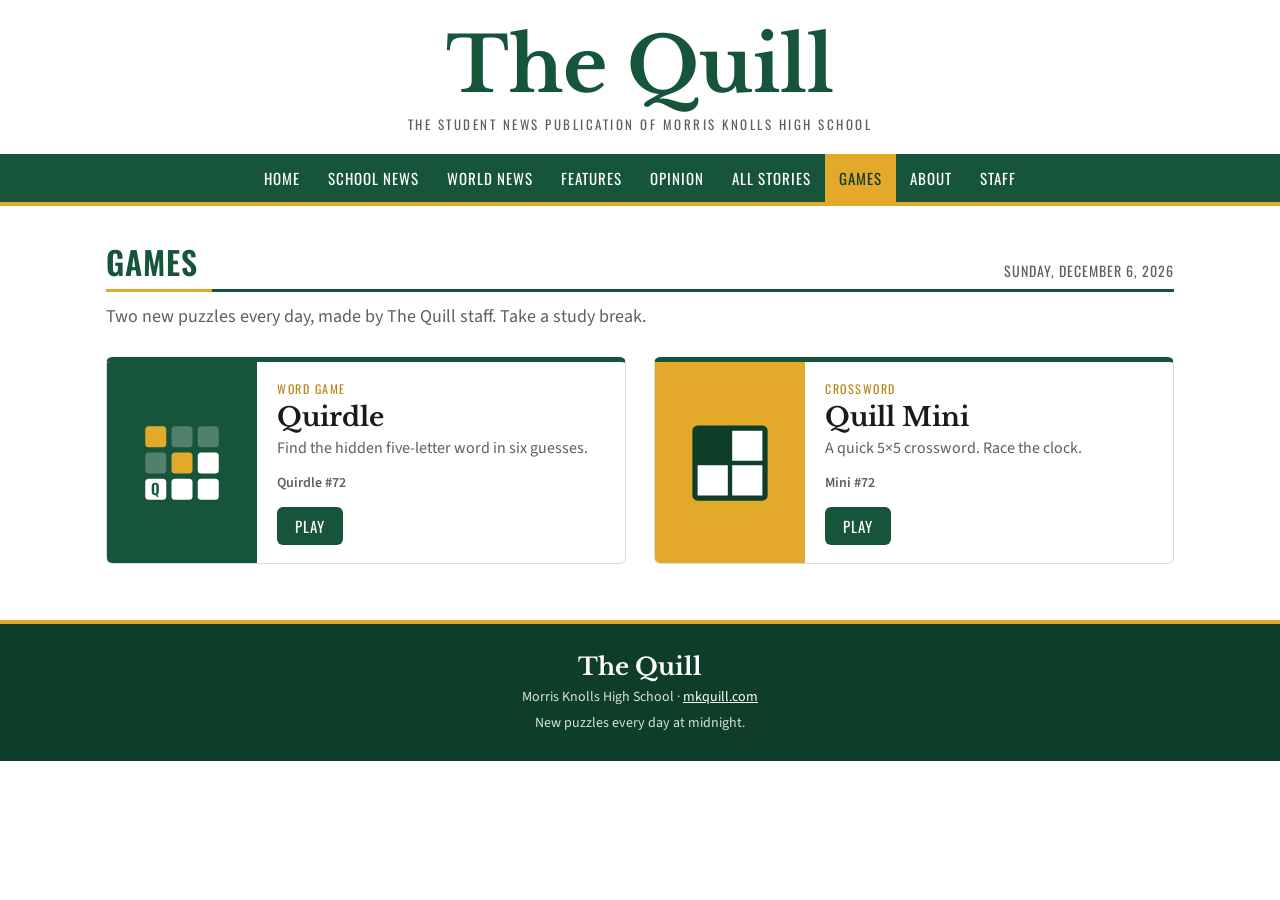
==== index.html @ 260ee80f "Add The Quill Games: Quirdle and Quill Mini Games home, Quirdle, Quill Mini crossword, puzzle editor" ====
<!doctype html>
<html lang="en">
<head>
  <meta charset="utf-8">
  <meta name="viewport" content="width=device-width, initial-scale=1">
  <meta name="color-scheme" content="light only">
  <title>Games – The Quill</title>
  <meta name="description" content="Daily word games and puzzles from The Quill: Quirdle and the Quill Mini crossword.">
  <link rel="preconnect" href="https://fonts.googleapis.com">
  <link rel="preconnect" href="https://fonts.gstatic.com" crossorigin>
  <link href="https://fonts.googleapis.com/css2?family=Libre+Baskerville:wght@400;700&family=Oswald:wght@400;500;600&family=Source+Sans+3:wght@400;600;700&display=swap" rel="stylesheet">
  <link rel="stylesheet" href="css/games.css">
</head>
<body>
  <header class="site-masthead">
    <a class="logo" href="https://mkquill.com/">The Quill</a>
    <div class="tagline">The Student News Publication of Morris Knolls High School</div>
  </header>

  <nav class="site-nav" aria-label="Sections">
    <ul>
      <li><a href="https://mkquill.com/">Home</a></li>
      <li><a href="https://mkquill.com/category/school-news/">School News</a></li>
      <li><a href="https://mkquill.com/category/world-news/">World News</a></li>
      <li><a href="https://mkquill.com/category/features/">Features</a></li>
      <li><a href="https://mkquill.com/category/opinion/">Opinion</a></li>
      <li><a href="https://mkquill.com/category/all-stories/">All Stories</a></li>
      <li><a href="index.html" aria-current="page">Games</a></li>
      <li><a href="https://mkquill.com/about/">About</a></li>
      <li><a href="https://mkquill.com/staff/">Staff</a></li>
    </ul>
  </nav>

  <main class="hub">
    <div class="section-head">
      <h1>Games</h1>
      <span class="date" id="today"></span>
    </div>
    <p class="hub-intro">Two new puzzles every day, made by The Quill staff. Take a study break.</p>

    <section class="game-grid">
      <a class="game-card quirdle" href="quirdle.html">
        <div class="art" aria-hidden="true">
          <svg viewBox="0 0 96 96">
            <rect x="6" y="6" width="24" height="24" rx="4" fill="#e3a92b"/>
            <rect x="36" y="6" width="24" height="24" rx="4" fill="#ffffff" fill-opacity="0.25"/>
            <rect x="66" y="6" width="24" height="24" rx="4" fill="#ffffff" fill-opacity="0.25"/>
            <rect x="6" y="36" width="24" height="24" rx="4" fill="#ffffff" fill-opacity="0.25"/>
            <rect x="36" y="36" width="24" height="24" rx="4" fill="#e3a92b"/>
            <rect x="66" y="36" width="24" height="24" rx="4" fill="#ffffff"/>
            <rect x="6" y="66" width="24" height="24" rx="4" fill="#ffffff"/>
            <rect x="36" y="66" width="24" height="24" rx="4" fill="#ffffff"/>
            <rect x="66" y="66" width="24" height="24" rx="4" fill="#ffffff"/>
            <text x="18" y="85" font-family="Oswald, Arial" font-weight="600" font-size="17" fill="#16553a" text-anchor="middle">Q</text>
          </svg>
        </div>
        <div class="body">
          <span class="kicker">Word game</span>
          <h2>Quirdle</h2>
          <p class="desc">Find the hidden five-letter word in six guesses.</p>
          <div class="status" id="quirdle-status"></div>
          <span class="play">Play</span>
        </div>
      </a>

      <a class="game-card mini" href="mini.html">
        <div class="art" aria-hidden="true">
          <svg viewBox="0 0 96 96">
            <!-- 2x2 crossword: one black square, three open squares -->
            <rect x="8" y="8" width="80" height="80" rx="3" fill="#ffffff" stroke="#0e3d29" stroke-width="6"/>
            <rect x="8" y="8" width="40" height="40" fill="#0e3d29"/>
            <line x1="48" y1="8" x2="48" y2="88" stroke="#0e3d29" stroke-width="5"/>
            <line x1="8" y1="48" x2="88" y2="48" stroke="#0e3d29" stroke-width="5"/>
          </svg>
        </div>
        <div class="body">
          <span class="kicker">Crossword</span>
          <h2>Quill Mini</h2>
          <p class="desc">A quick 5&times;5 crossword. Race the clock.</p>
          <div class="status" id="mini-status"></div>
          <span class="play">Play</span>
        </div>
      </a>
    </section>
  </main>

  <footer class="site-footer">
    <div class="logo">The Quill</div>
    <div>Morris Knolls High School &middot; <a href="https://mkquill.com/">mkquill.com</a></div>
    <div style="margin-top:6px">New puzzles every day at midnight.</div>
  </footer>

  <script src="js/common.js"></script>
  <script>
    (function () {
      var day = Quill.puzzleNumber();
      document.getElementById("today").textContent = Quill.prettyDate();

      var q = Quill.load("quirdle-state", null);
      var qs = document.getElementById("quirdle-status");
      if (q && q.day === day) {
        if (q.status === "won") { qs.textContent = "✓ Solved in " + q.guesses.length + "/6"; qs.classList.add("done"); }
        else if (q.status === "lost") qs.textContent = "Better luck tomorrow";
        else if (q.guesses.length) qs.textContent = "In progress · " + q.guesses.length + "/6 guesses";
      }
      if (!qs.textContent) qs.textContent = "Quirdle #" + (day + 1);

      var m = Quill.load("mini-state", null);
      var ms = document.getElementById("mini-status");
      if (m && m.day === day && m.done) { ms.textContent = "✓ Solved in " + Quill.formatTime(m.seconds); ms.classList.add("done"); }
      else if (m && m.day === day && m.started) ms.textContent = "In progress · " + Quill.formatTime(m.seconds);
      else ms.textContent = "Mini #" + (day + 1);
    })();
  </script>
</body>
</html>
---- css/games.css ----
/* The Quill Games — shared styles */
/* Colors follow Morris Knolls green and gold. Change these to match
   mkquill.com exactly if you have the site's hex codes. */
:root {
  /* Always light, like mkquill.com: no dark mode. */
  color-scheme: light;
  --bg: #ffffff;
  --surface: #f4f6f3;
  --text: #1b1b1b;
  --muted: #5c615d;
  --line: #d9ddd8;
  --brand: #16553a;          /* Quill green */
  --brand-dark: #0e3d29;
  --brand-text: #ffffff;
  --heading: #16553a;         /* headings on page background */
  --gold: #e3a92b;           /* Golden Eagles gold */
  --gold-dark: #b9851a;
  --key: #dfe3de;
  --key-text: #1b1b1b;
  --correct: #16553a;
  --present: #e3a92b;
  --absent: #7d837e;
  --tile-border: #cfd4ce;
  --tile-filled: #7d837e;
  --cell-active: #f3c34a;
  --cell-word: #d3e8da;
  --cell-bg: #ffffff;
  --block: #1b1b1b;
  --grid-border: #1b1b1b;
  --shadow: 0 6px 24px rgba(14, 61, 41, 0.18);
  --radius: 6px;
  --serif: "Libre Baskerville", Georgia, "Times New Roman", serif;
  --display: "Oswald", "Arial Narrow", Arial, sans-serif;
  --sans: "Source Sans 3", "Segoe UI", Arial, sans-serif;
}

* { box-sizing: border-box; }

html, body {
  margin: 0;
  background: var(--bg);
  color: var(--text);
  font-family: var(--sans);
  -webkit-font-smoothing: antialiased;
}

a { color: inherit; }

button {
  font-family: inherit;
  cursor: pointer;
}

/* ---------- Game page header (green bar) ---------- */
.games-header {
  position: relative;
  display: flex;
  align-items: center;
  justify-content: space-between;
  gap: 12px;
  height: 56px;
  padding: 0 16px;
  background: var(--brand);
  color: var(--brand-text);
  border-bottom: 4px solid var(--gold);
}
.games-header .brand {
  display: flex;
  align-items: center;
  gap: 10px;
  text-decoration: none;
  white-space: nowrap;
}
.games-header .brand .masthead {
  font-family: var(--serif);
  font-weight: 700;
  font-size: 20px;
}
.games-header .brand .section {
  font-family: var(--display);
  font-weight: 500;
  font-size: 13px;
  text-transform: uppercase;
  letter-spacing: 2px;
  color: var(--brand);
  background: var(--gold);
  padding: 2px 8px;
  border-radius: 3px;
}
.games-header .title {
  font-family: var(--display);
  font-weight: 600;
  font-size: 22px;
  text-transform: uppercase;
  letter-spacing: 1.5px;
  position: absolute;
  left: 50%;
  transform: translateX(-50%);
}
.header-actions {
  display: flex;
  gap: 4px;
}
.icon-btn {
  background: none;
  border: 0;
  color: inherit;
  padding: 8px;
  border-radius: 4px;
  display: inline-flex;
}
.icon-btn:hover { background: rgba(255, 255, 255, 0.14); }
.modal .icon-btn:hover { background: var(--surface); }
.icon-btn svg { width: 24px; height: 24px; }

@media (max-width: 520px) {
  .games-header .brand .section { display: none; }
  .games-header .title { font-size: 18px; }
}

/* ---------- Site masthead + nav (games home) ---------- */
.site-masthead {
  text-align: center;
  padding: 28px 16px 20px;
  background: var(--bg);
}
.site-masthead .logo {
  font-family: var(--serif);
  font-weight: 700;
  font-size: clamp(44px, 9vw, 76px);
  color: var(--heading);
  text-decoration: none;
  line-height: 1;
}
.site-masthead .tagline {
  font-family: var(--display);
  text-transform: uppercase;
  letter-spacing: 2.5px;
  font-size: 13px;
  color: var(--muted);
  margin-top: 10px;
}
.site-nav {
  background: var(--brand);
  border-bottom: 4px solid var(--gold);
}
.site-nav ul {
  list-style: none;
  margin: 0 auto;
  padding: 0 8px;
  max-width: 1100px;
  display: flex;
  justify-content: center;
  overflow-x: auto;
  scrollbar-width: none;
}
.site-nav ul::-webkit-scrollbar { display: none; }
.site-nav a {
  display: block;
  padding: 13px 14px;
  font-family: var(--display);
  font-size: 15px;
  text-transform: uppercase;
  letter-spacing: 1px;
  color: var(--brand-text);
  text-decoration: none;
  white-space: nowrap;
}
.site-nav a:hover { background: var(--brand-dark); }
.site-nav a[aria-current="page"] { background: var(--gold); color: var(--brand-dark); }
@media (max-width: 900px) {
  .site-nav ul { justify-content: flex-start; }
}

/* ---------- Games home ---------- */
.hub {
  max-width: 1100px;
  margin: 0 auto;
  padding: 32px 16px 56px;
}
.section-head {
  display: flex;
  align-items: flex-end;
  justify-content: space-between;
  gap: 12px;
  flex-wrap: wrap;
  border-bottom: 3px solid var(--brand);
  margin-bottom: 8px;
}
.section-head h1 {
  font-family: var(--display);
  font-weight: 600;
  font-size: 32px;
  text-transform: uppercase;
  letter-spacing: 1px;
  margin: 0;
  padding: 0 14px 4px 0;
  color: var(--heading);
  position: relative;
}
.section-head h1::after {
  content: "";
  position: absolute;
  left: 0;
  right: 0;
  bottom: -3px;
  height: 3px;
  background: var(--gold);
}
.section-head .date {
  font-family: var(--display);
  text-transform: uppercase;
  letter-spacing: 1px;
  font-size: 14px;
  color: var(--muted);
  padding-bottom: 8px;
}
.hub-intro {
  color: var(--muted);
  font-size: 18px;
  margin: 12px 0 28px;
}
.game-grid {
  display: grid;
  grid-template-columns: repeat(auto-fit, minmax(280px, 1fr));
  gap: 28px;
}
.game-card {
  display: grid;
  grid-template-columns: 150px 1fr;
  border: 1px solid var(--line);
  border-top: 5px solid var(--brand);
  border-radius: var(--radius);
  overflow: hidden;
  text-decoration: none;
  background: var(--bg);
  transition: box-shadow 0.15s ease;
}
.game-card:hover { box-shadow: var(--shadow); }
.game-card:hover h2 { text-decoration: underline; text-decoration-color: var(--gold); }
.game-card .art {
  display: flex;
  align-items: center;
  justify-content: center;
  background: var(--brand);
}
.game-card.mini .art { background: var(--gold); }
.game-card .art svg { width: 84px; height: 84px; }
.game-card .body {
  padding: 18px 20px;
  display: flex;
  flex-direction: column;
  gap: 4px;
}
.game-card .kicker {
  font-family: var(--display);
  font-size: 12px;
  text-transform: uppercase;
  letter-spacing: 1.5px;
  color: var(--gold-dark);
}
.game-card h2 {
  font-family: var(--serif);
  font-size: 26px;
  margin: 0;
}
.game-card .desc {
  color: var(--muted);
  font-size: 16px;
  margin: 0 0 10px;
}
.game-card .status {
  font-size: 14px;
  font-weight: 600;
  color: var(--muted);
  min-height: 1.2em;
}
.game-card .status.done { color: var(--correct); }
.game-card .play {
  margin-top: 10px;
  align-self: flex-start;
  background: var(--brand);
  color: var(--brand-text);
  border-radius: var(--radius);
  padding: 8px 18px;
  font-family: var(--display);
  text-transform: uppercase;
  letter-spacing: 1px;
  font-size: 15px;
}
@media (max-width: 480px) {
  .game-card { grid-template-columns: 1fr; }
  .game-card .art { height: 130px; }
}
.site-footer {
  background: var(--brand-dark);
  color: #d7e3db;
  text-align: center;
  padding: 28px 16px;
  font-size: 14px;
  border-top: 4px solid var(--gold);
}
.site-footer .logo {
  font-family: var(--serif);
  font-weight: 700;
  font-size: 24px;
  color: #fff;
  margin-bottom: 6px;
}
.site-footer a { color: #fff; }

/* ---------- Modals & toasts ---------- */
.modal-backdrop {
  position: fixed;
  inset: 0;
  background: rgba(0, 0, 0, 0.5);
  display: none;
  align-items: center;
  justify-content: center;
  z-index: 100;
  padding: 16px;
}
.modal-backdrop.open { display: flex; }
.modal {
  position: relative;
  background: var(--bg);
  color: var(--text);
  border-radius: var(--radius);
  border-top: 5px solid var(--brand);
  box-shadow: var(--shadow);
  width: 100%;
  max-width: 480px;
  max-height: calc(100vh - 32px);
  overflow-y: auto;
  padding: 32px 24px 24px;
  animation: pop 0.2s ease;
}
.modal h2 {
  font-family: var(--serif);
  color: var(--heading);
  font-size: 28px;
  margin: 0 0 8px;
}
.modal h3 {
  font-size: 14px;
  text-transform: uppercase;
  letter-spacing: 1px;
  margin: 20px 0 8px;
}
.modal p, .modal li { line-height: 1.45; }
.modal .close {
  position: absolute;
  top: 12px;
  right: 12px;
}
@keyframes pop {
  from { transform: scale(0.94); opacity: 0; }
  to { transform: scale(1); opacity: 1; }
}

.toast-host {
  position: fixed;
  top: 72px;
  left: 50%;
  transform: translateX(-50%);
  z-index: 200;
  display: flex;
  flex-direction: column;
  gap: 8px;
  align-items: center;
  pointer-events: none;
}
.toast {
  background: var(--brand-dark);
  color: #fff;
  border-left: 4px solid var(--gold);
  padding: 12px 16px;
  border-radius: 4px;
  font-weight: 700;
  font-size: 14px;
  transition: opacity 0.3s ease;
}

.btn {
  border: 0;
  border-radius: var(--radius);
  padding: 11px 24px;
  font-family: var(--display);
  font-size: 16px;
  font-weight: 500;
  text-transform: uppercase;
  letter-spacing: 1px;
  background: var(--brand);
  color: #fff;
  display: inline-flex;
  align-items: center;
  gap: 8px;
}
.btn.secondary {
  background: transparent;
  color: var(--text);
  border: 1px solid var(--text);
}

/* ---------- Stats ---------- */
.stats-row {
  display: flex;
  justify-content: center;
  gap: 8px;
  text-align: center;
}
.stats-row .stat { flex: 1; max-width: 80px; }
.stats-row .num { font-size: 32px; font-weight: 600; }
.stats-row .lbl { font-size: 12px; }
.dist-row {
  display: flex;
  align-items: center;
  gap: 6px;
  margin: 4px 0;
  font-size: 14px;
}
.dist-row .bar {
  background: var(--absent);
  color: #fff;
  font-weight: 700;
  text-align: right;
  padding: 2px 8px;
  min-width: 24px;
}
.dist-row .bar.hl { background: var(--brand); }
.modal-actions {
  display: flex;
  justify-content: center;
  gap: 12px;
  margin-top: 24px;
  flex-wrap: wrap;
}

/* ---------- On-screen keyboard (shared) ---------- */
.keyboard {
  width: 100%;
  max-width: 500px;
  margin: 0 auto;
  padding: 0 8px 8px;
  user-select: none;
}
.kb-row {
  display: flex;
  gap: 6px;
  margin-bottom: 8px;
  touch-action: manipulation;
}
.kb-row .spacer { flex: 0.5; }
.key {
  flex: 1;
  height: 58px;
  border: 0;
  border-radius: 6px;
  background: var(--key);
  color: var(--key-text);
  font-weight: 700;
  font-size: 14px;
  text-transform: uppercase;
  display: flex;
  align-items: center;
  justify-content: center;
  padding: 0;
  -webkit-tap-highlight-color: transparent;
}
.key.wide { flex: 1.5; font-size: 12px; }
.key svg { width: 22px; height: 22px; }
.key.correct { background: var(--correct); color: #fff; }
.key.present { background: var(--present); color: #1b1b1b; }
.key.absent { background: var(--absent); color: #fff; }
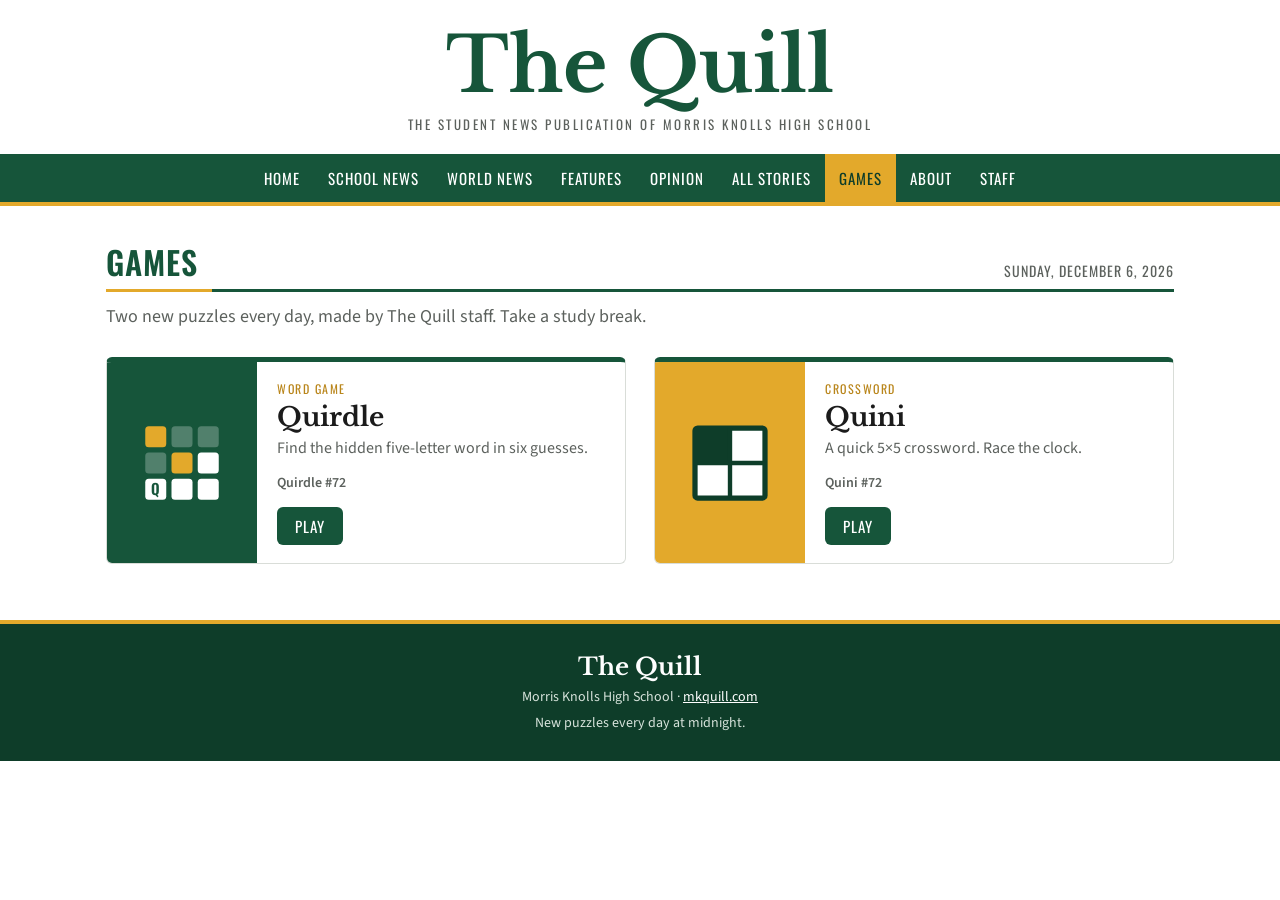
==== commit 57edcdb4: "Rename the Quill Mini to the Quini Co-Authored-By: Claude Opus 5.5 <noreply@anthropic.com> Claude-Se" ====
--- a/index.html
+++ b/index.html
@@ -5,7 +5,7 @@
   <meta name="viewport" content="width=device-width, initial-scale=1">
   <meta name="color-scheme" content="light only">
   <title>Games – The Quill</title>
-  <meta name="description" content="Daily word games and puzzles from The Quill: Quirdle and the Quill Mini crossword.">
+  <meta name="description" content="Daily word games and puzzles from The Quill: Quirdle and the Quini crossword.">
   <link rel="preconnect" href="https://fonts.googleapis.com">
   <link rel="preconnect" href="https://fonts.gstatic.com" crossorigin>
   <link href="https://fonts.googleapis.com/css2?family=Libre+Baskerville:wght@400;700&family=Oswald:wght@400;500;600&family=Source+Sans+3:wght@400;600;700&display=swap" rel="stylesheet">
@@ -75,7 +75,7 @@
         </div>
         <div class="body">
           <span class="kicker">Crossword</span>
-          <h2>Quill Mini</h2>
+          <h2>Quini</h2>
           <p class="desc">A quick 5&times;5 crossword. Race the clock.</p>
           <div class="status" id="mini-status"></div>
           <span class="play">Play</span>
@@ -109,7 +109,7 @@
       var ms = document.getElementById("mini-status");
       if (m && m.day === day && m.done) { ms.textContent = "✓ Solved in " + Quill.formatTime(m.seconds); ms.classList.add("done"); }
       else if (m && m.day === day && m.started) ms.textContent = "In progress · " + Quill.formatTime(m.seconds);
-      else ms.textContent = "Mini #" + (day + 1);
+      else ms.textContent = "Quini #" + (day + 1);
     })();
   </script>
 </body>
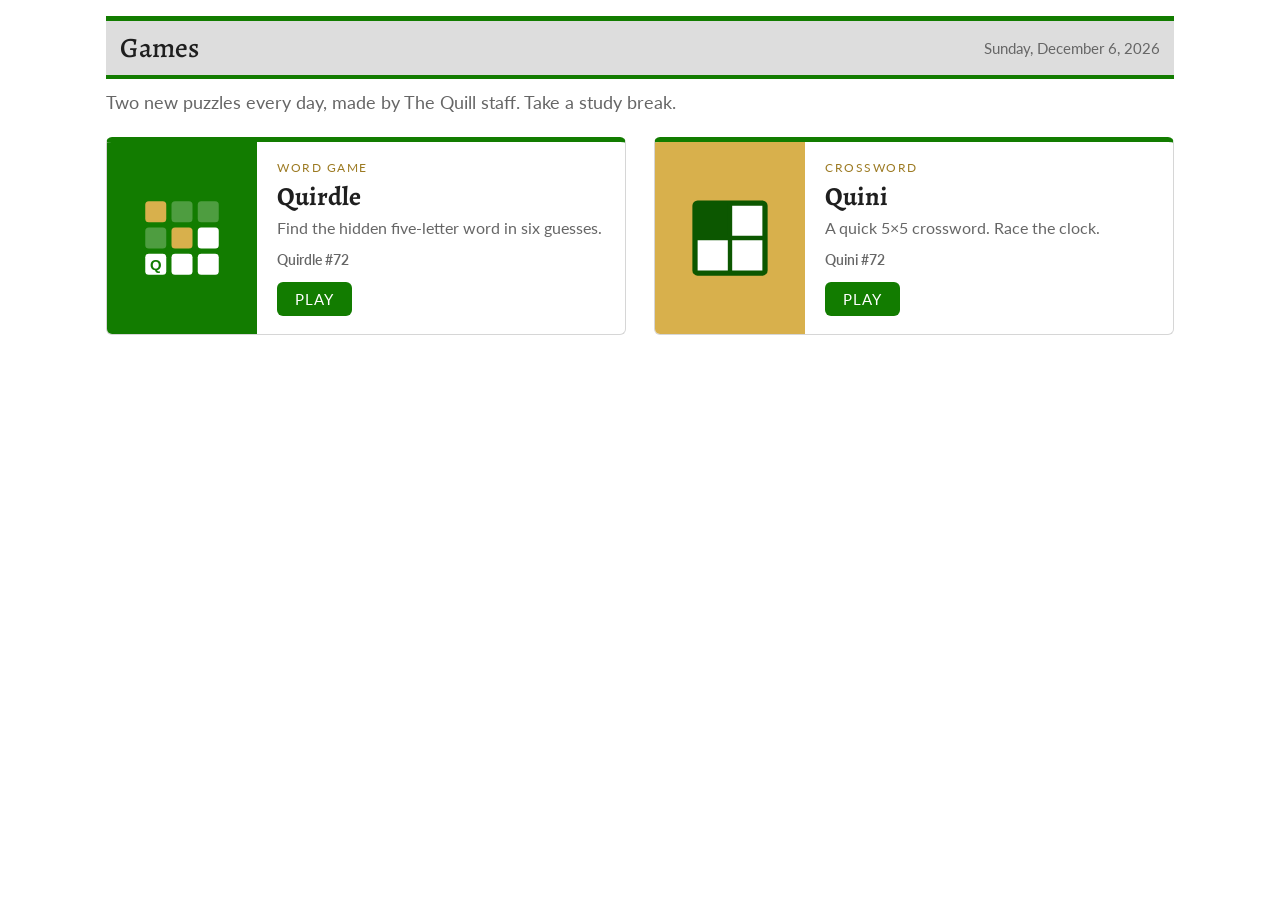
==== commit 5f8d4da9: "Drop the games' own header; match mkquill.com styling The games no longer draw a masthead, nav bar o" ====
--- a/index.html
+++ b/index.html
@@ -8,31 +8,12 @@
   <meta name="description" content="Daily word games and puzzles from The Quill: Quirdle and the Quini crossword.">
   <link rel="preconnect" href="https://fonts.googleapis.com">
   <link rel="preconnect" href="https://fonts.gstatic.com" crossorigin>
-  <link href="https://fonts.googleapis.com/css2?family=Libre+Baskerville:wght@400;700&family=Oswald:wght@400;500;600&family=Source+Sans+3:wght@400;600;700&display=swap" rel="stylesheet">
+  <link href="https://fonts.googleapis.com/css2?family=Alegreya:wght@400;500;700&family=Lato:wght@400;700;900&display=swap" rel="stylesheet">
   <link rel="stylesheet" href="css/games.css">
 </head>
 <body>
-  <header class="site-masthead">
-    <a class="logo" href="https://mkquill.com/">The Quill</a>
-    <div class="tagline">The Student News Publication of Morris Knolls High School</div>
-  </header>
-
-  <nav class="site-nav" aria-label="Sections">
-    <ul>
-      <li><a href="https://mkquill.com/">Home</a></li>
-      <li><a href="https://mkquill.com/category/school-news/">School News</a></li>
-      <li><a href="https://mkquill.com/category/world-news/">World News</a></li>
-      <li><a href="https://mkquill.com/category/features/">Features</a></li>
-      <li><a href="https://mkquill.com/category/opinion/">Opinion</a></li>
-      <li><a href="https://mkquill.com/category/all-stories/">All Stories</a></li>
-      <li><a href="index.html" aria-current="page">Games</a></li>
-      <li><a href="https://mkquill.com/about/">About</a></li>
-      <li><a href="https://mkquill.com/staff/">Staff</a></li>
-    </ul>
-  </nav>
-
   <main class="hub">
-    <div class="section-head">
+    <div class="section-band">
       <h1>Games</h1>
       <span class="date" id="today"></span>
     </div>
@@ -42,16 +23,16 @@
       <a class="game-card quirdle" href="quirdle.html">
         <div class="art" aria-hidden="true">
           <svg viewBox="0 0 96 96">
-            <rect x="6" y="6" width="24" height="24" rx="4" fill="#e3a92b"/>
+            <rect x="6" y="6" width="24" height="24" rx="4" fill="#d8b04c"/>
             <rect x="36" y="6" width="24" height="24" rx="4" fill="#ffffff" fill-opacity="0.25"/>
             <rect x="66" y="6" width="24" height="24" rx="4" fill="#ffffff" fill-opacity="0.25"/>
             <rect x="6" y="36" width="24" height="24" rx="4" fill="#ffffff" fill-opacity="0.25"/>
-            <rect x="36" y="36" width="24" height="24" rx="4" fill="#e3a92b"/>
+            <rect x="36" y="36" width="24" height="24" rx="4" fill="#d8b04c"/>
             <rect x="66" y="36" width="24" height="24" rx="4" fill="#ffffff"/>
             <rect x="6" y="66" width="24" height="24" rx="4" fill="#ffffff"/>
             <rect x="36" y="66" width="24" height="24" rx="4" fill="#ffffff"/>
             <rect x="66" y="66" width="24" height="24" rx="4" fill="#ffffff"/>
-            <text x="18" y="85" font-family="Oswald, Arial" font-weight="600" font-size="17" fill="#16553a" text-anchor="middle">Q</text>
+            <text x="18" y="85" font-family="Oswald, Arial" font-weight="600" font-size="17" fill="#127c00" text-anchor="middle">Q</text>
           </svg>
         </div>
         <div class="body">
@@ -63,14 +44,14 @@
         </div>
       </a>
 
-      <a class="game-card mini" href="mini.html">
+      <a class="game-card mini" href="quini.html">
         <div class="art" aria-hidden="true">
           <svg viewBox="0 0 96 96">
             <!-- 2x2 crossword: one black square, three open squares -->
-            <rect x="8" y="8" width="80" height="80" rx="3" fill="#ffffff" stroke="#0e3d29" stroke-width="6"/>
-            <rect x="8" y="8" width="40" height="40" fill="#0e3d29"/>
-            <line x1="48" y1="8" x2="48" y2="88" stroke="#0e3d29" stroke-width="5"/>
-            <line x1="8" y1="48" x2="88" y2="48" stroke="#0e3d29" stroke-width="5"/>
+            <rect x="8" y="8" width="80" height="80" rx="3" fill="#ffffff" stroke="#0c5700" stroke-width="6"/>
+            <rect x="8" y="8" width="40" height="40" fill="#0c5700"/>
+            <line x1="48" y1="8" x2="48" y2="88" stroke="#0c5700" stroke-width="5"/>
+            <line x1="8" y1="48" x2="88" y2="48" stroke="#0c5700" stroke-width="5"/>
           </svg>
         </div>
         <div class="body">
@@ -83,12 +64,6 @@
       </a>
     </section>
   </main>
-
-  <footer class="site-footer">
-    <div class="logo">The Quill</div>
-    <div>Morris Knolls High School &middot; <a href="https://mkquill.com/">mkquill.com</a></div>
-    <div style="margin-top:6px">New puzzles every day at midnight.</div>
-  </footer>
 
   <script src="js/common.js"></script>
   <script>
--- a/css/games.css
+++ b/css/games.css
@@ -1,37 +1,39 @@
 /* The Quill Games — shared styles */
-/* Colors follow Morris Knolls green and gold. Change these to match
-   mkquill.com exactly if you have the site's hex codes. */
+/* Colors and section styling match mkquill.com (green #127c00, gray
+   section bands). The games have no header of their own: on the site they
+   sit inside a page that already shows The Quill's masthead and menu. */
 :root {
   /* Always light, like mkquill.com: no dark mode. */
   color-scheme: light;
   --bg: #ffffff;
-  --surface: #f4f6f3;
-  --text: #1b1b1b;
-  --muted: #5c615d;
-  --line: #d9ddd8;
-  --brand: #16553a;          /* Quill green */
-  --brand-dark: #0e3d29;
+  --surface: #f2f2f2;
+  --band: #dddddd;           /* gray section band, like the site */
+  --text: #1f1f1f;
+  --muted: #666666;
+  --line: #d6d6d6;
+  --brand: #127c00;          /* mkquill.com green */
+  --brand-dark: #0c5700;
   --brand-text: #ffffff;
-  --heading: #16553a;         /* headings on page background */
-  --gold: #e3a92b;           /* Golden Eagles gold */
-  --gold-dark: #b9851a;
-  --key: #dfe3de;
-  --key-text: #1b1b1b;
-  --correct: #16553a;
-  --present: #e3a92b;
-  --absent: #7d837e;
-  --tile-border: #cfd4ce;
-  --tile-filled: #7d837e;
-  --cell-active: #f3c34a;
-  --cell-word: #d3e8da;
+  --heading: #127c00;        /* headings on page background */
+  --gold: #d8b04c;           /* feather gold */
+  --gold-dark: #9c7a22;
+  --key: #dddddd;
+  --key-text: #1f1f1f;
+  --correct: #127c00;
+  --present: #d8b04c;
+  --absent: #7a7a7a;
+  --tile-border: #d0d0d0;
+  --tile-filled: #7a7a7a;
+  --cell-active: #f0cd6a;
+  --cell-word: #d5ebcf;
   --cell-bg: #ffffff;
-  --block: #1b1b1b;
-  --grid-border: #1b1b1b;
-  --shadow: 0 6px 24px rgba(14, 61, 41, 0.18);
+  --block: #1f1f1f;
+  --grid-border: #1f1f1f;
+  --shadow: 0 6px 24px rgba(0, 0, 0, 0.16);
   --radius: 6px;
-  --serif: "Libre Baskerville", Georgia, "Times New Roman", serif;
-  --display: "Oswald", "Arial Narrow", Arial, sans-serif;
-  --sans: "Source Sans 3", "Segoe UI", Arial, sans-serif;
+  --serif: "Alegreya", Georgia, "Times New Roman", serif;
+  --display: "Lato", "Helvetica Neue", Arial, sans-serif;
+  --sans: "Lato", "Helvetica Neue", Arial, sans-serif;
 }
 
 * { box-sizing: border-box; }
@@ -51,51 +53,49 @@
   cursor: pointer;
 }
 
-/* ---------- Game page header (green bar) ---------- */
+/* ---------- Section band (matches mkquill.com section headings) ---------- */
+.section-band,
+.games-header {
+  display: flex;
+  align-items: center;
+  justify-content: space-between;
+  gap: 12px;
+  background: var(--band);
+  border-top: 5px solid var(--brand);
+  border-bottom: 4px solid var(--brand);
+  color: var(--text);
+}
+.section-band { padding: 8px 14px; flex-wrap: wrap; margin-bottom: 8px; }
+.section-band h1 {
+  font-family: var(--serif);
+  font-weight: 500;
+  font-size: 28px;
+  margin: 0;
+}
+.section-band .date { font-size: 15px; color: var(--muted); }
+
+/* Title strip at the top of each game (not a site header) */
 .games-header {
   position: relative;
-  display: flex;
-  align-items: center;
-  justify-content: space-between;
-  gap: 12px;
-  height: 56px;
-  padding: 0 16px;
-  background: var(--brand);
-  color: var(--brand-text);
-  border-bottom: 4px solid var(--gold);
-}
-.games-header .brand {
-  display: flex;
-  align-items: center;
-  gap: 10px;
+  min-height: 54px;
+  padding: 0 8px 0 14px;
+}
+.games-header .back {
+  font-size: 15px;
+  font-weight: 700;
+  color: var(--brand);
   text-decoration: none;
   white-space: nowrap;
 }
-.games-header .brand .masthead {
+.games-header .back:hover { text-decoration: underline; }
+.games-header .title {
   font-family: var(--serif);
-  font-weight: 700;
-  font-size: 20px;
-}
-.games-header .brand .section {
-  font-family: var(--display);
   font-weight: 500;
-  font-size: 13px;
-  text-transform: uppercase;
-  letter-spacing: 2px;
-  color: var(--brand);
-  background: var(--gold);
-  padding: 2px 8px;
-  border-radius: 3px;
-}
-.games-header .title {
-  font-family: var(--display);
-  font-weight: 600;
-  font-size: 22px;
-  text-transform: uppercase;
-  letter-spacing: 1.5px;
+  font-size: 26px;
   position: absolute;
   left: 50%;
   transform: translateX(-50%);
+  white-space: nowrap;
 }
 .header-actions {
   display: flex;
@@ -109,116 +109,25 @@
   border-radius: 4px;
   display: inline-flex;
 }
-.icon-btn:hover { background: rgba(255, 255, 255, 0.14); }
+.icon-btn:hover { background: rgba(0, 0, 0, 0.08); }
 .modal .icon-btn:hover { background: var(--surface); }
 .icon-btn svg { width: 24px; height: 24px; }
 
 @media (max-width: 520px) {
-  .games-header .brand .section { display: none; }
-  .games-header .title { font-size: 18px; }
-}
-
-/* ---------- Site masthead + nav (games home) ---------- */
-.site-masthead {
-  text-align: center;
-  padding: 28px 16px 20px;
-  background: var(--bg);
-}
-.site-masthead .logo {
-  font-family: var(--serif);
-  font-weight: 700;
-  font-size: clamp(44px, 9vw, 76px);
-  color: var(--heading);
-  text-decoration: none;
-  line-height: 1;
-}
-.site-masthead .tagline {
-  font-family: var(--display);
-  text-transform: uppercase;
-  letter-spacing: 2.5px;
-  font-size: 13px;
-  color: var(--muted);
-  margin-top: 10px;
-}
-.site-nav {
-  background: var(--brand);
-  border-bottom: 4px solid var(--gold);
-}
-.site-nav ul {
-  list-style: none;
-  margin: 0 auto;
-  padding: 0 8px;
-  max-width: 1100px;
-  display: flex;
-  justify-content: center;
-  overflow-x: auto;
-  scrollbar-width: none;
-}
-.site-nav ul::-webkit-scrollbar { display: none; }
-.site-nav a {
-  display: block;
-  padding: 13px 14px;
-  font-family: var(--display);
-  font-size: 15px;
-  text-transform: uppercase;
-  letter-spacing: 1px;
-  color: var(--brand-text);
-  text-decoration: none;
-  white-space: nowrap;
-}
-.site-nav a:hover { background: var(--brand-dark); }
-.site-nav a[aria-current="page"] { background: var(--gold); color: var(--brand-dark); }
-@media (max-width: 900px) {
-  .site-nav ul { justify-content: flex-start; }
+  .games-header .title { font-size: 21px; }
+  .games-header .back { font-size: 14px; }
 }
 
 /* ---------- Games home ---------- */
 .hub {
   max-width: 1100px;
   margin: 0 auto;
-  padding: 32px 16px 56px;
-}
-.section-head {
-  display: flex;
-  align-items: flex-end;
-  justify-content: space-between;
-  gap: 12px;
-  flex-wrap: wrap;
-  border-bottom: 3px solid var(--brand);
-  margin-bottom: 8px;
-}
-.section-head h1 {
-  font-family: var(--display);
-  font-weight: 600;
-  font-size: 32px;
-  text-transform: uppercase;
-  letter-spacing: 1px;
-  margin: 0;
-  padding: 0 14px 4px 0;
-  color: var(--heading);
-  position: relative;
-}
-.section-head h1::after {
-  content: "";
-  position: absolute;
-  left: 0;
-  right: 0;
-  bottom: -3px;
-  height: 3px;
-  background: var(--gold);
-}
-.section-head .date {
-  font-family: var(--display);
-  text-transform: uppercase;
-  letter-spacing: 1px;
-  font-size: 14px;
-  color: var(--muted);
-  padding-bottom: 8px;
+  padding: 16px 16px 40px;
 }
 .hub-intro {
   color: var(--muted);
   font-size: 18px;
-  margin: 12px 0 28px;
+  margin: 12px 0 24px;
 }
 .game-grid {
   display: grid;
@@ -292,22 +201,6 @@
   .game-card { grid-template-columns: 1fr; }
   .game-card .art { height: 130px; }
 }
-.site-footer {
-  background: var(--brand-dark);
-  color: #d7e3db;
-  text-align: center;
-  padding: 28px 16px;
-  font-size: 14px;
-  border-top: 4px solid var(--gold);
-}
-.site-footer .logo {
-  font-family: var(--serif);
-  font-weight: 700;
-  font-size: 24px;
-  color: #fff;
-  margin-bottom: 6px;
-}
-.site-footer a { color: #fff; }
 
 /* ---------- Modals & toasts ---------- */
 .modal-backdrop {
